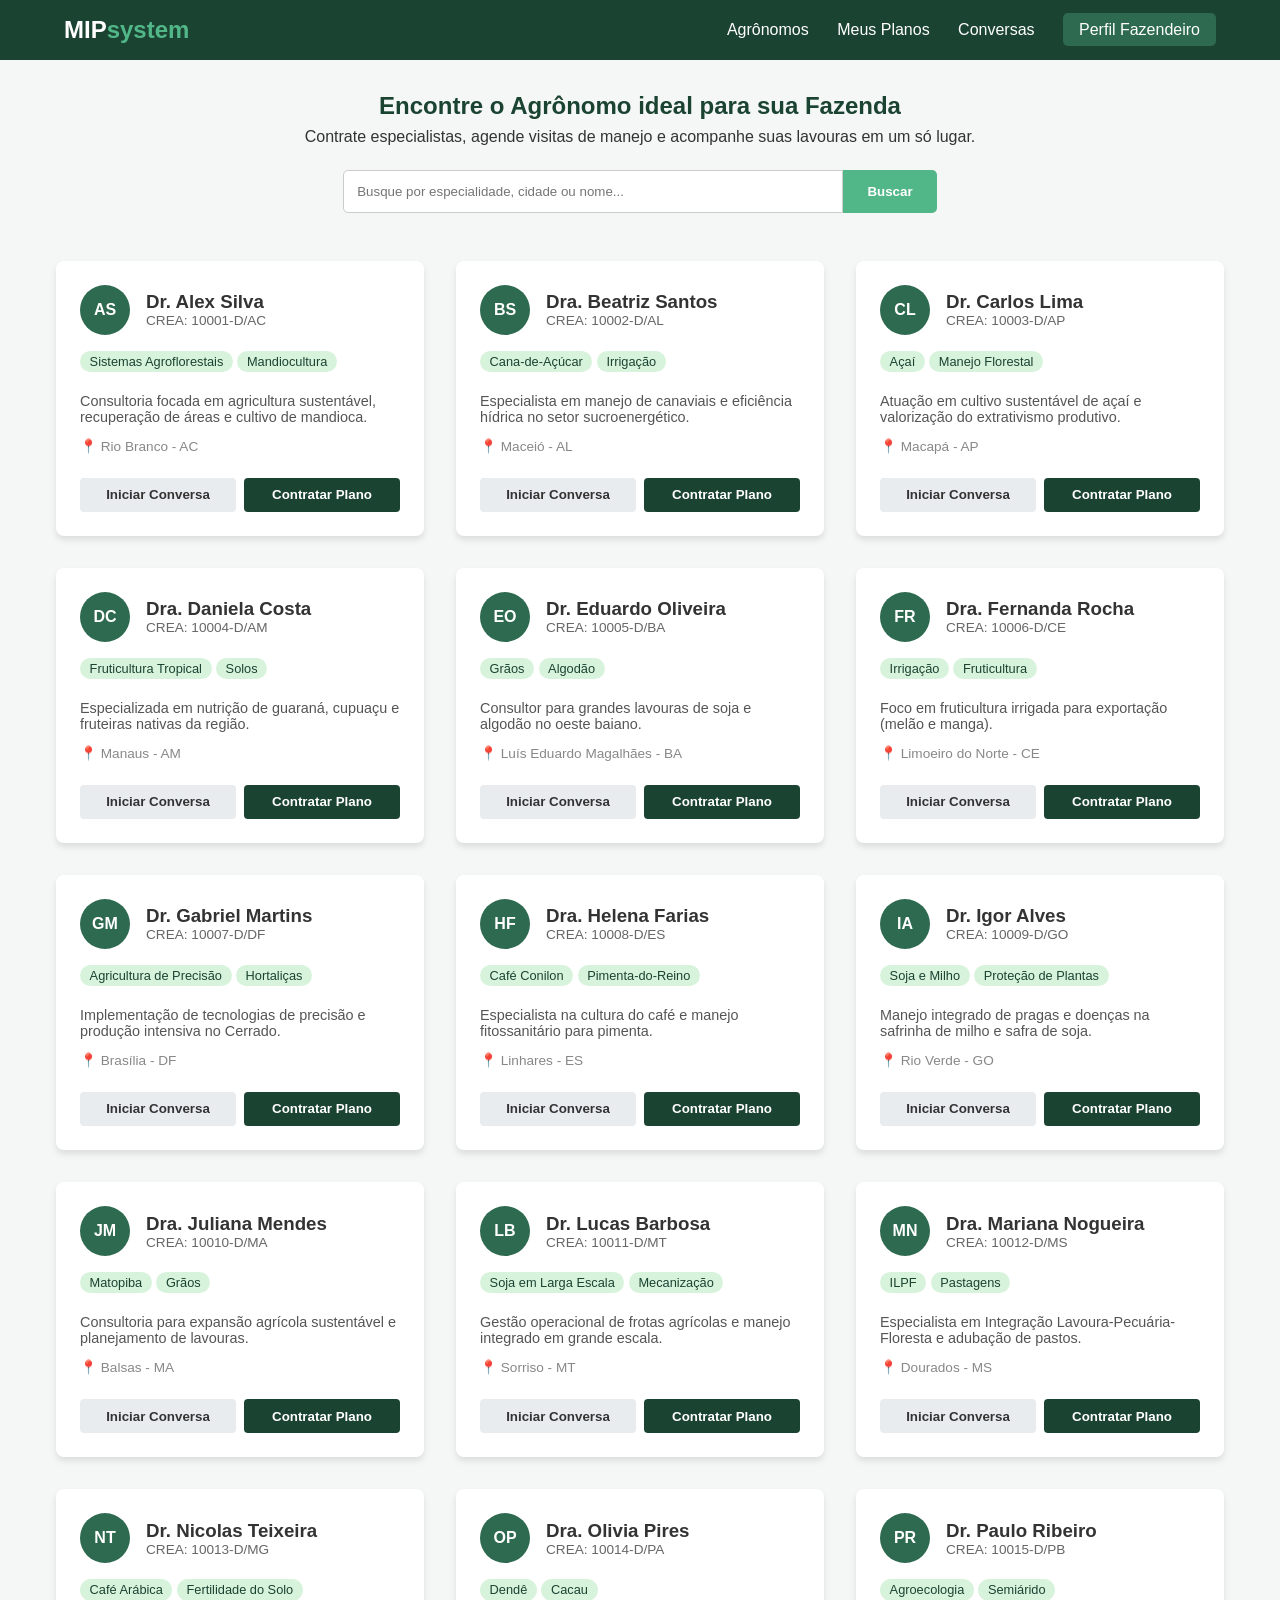
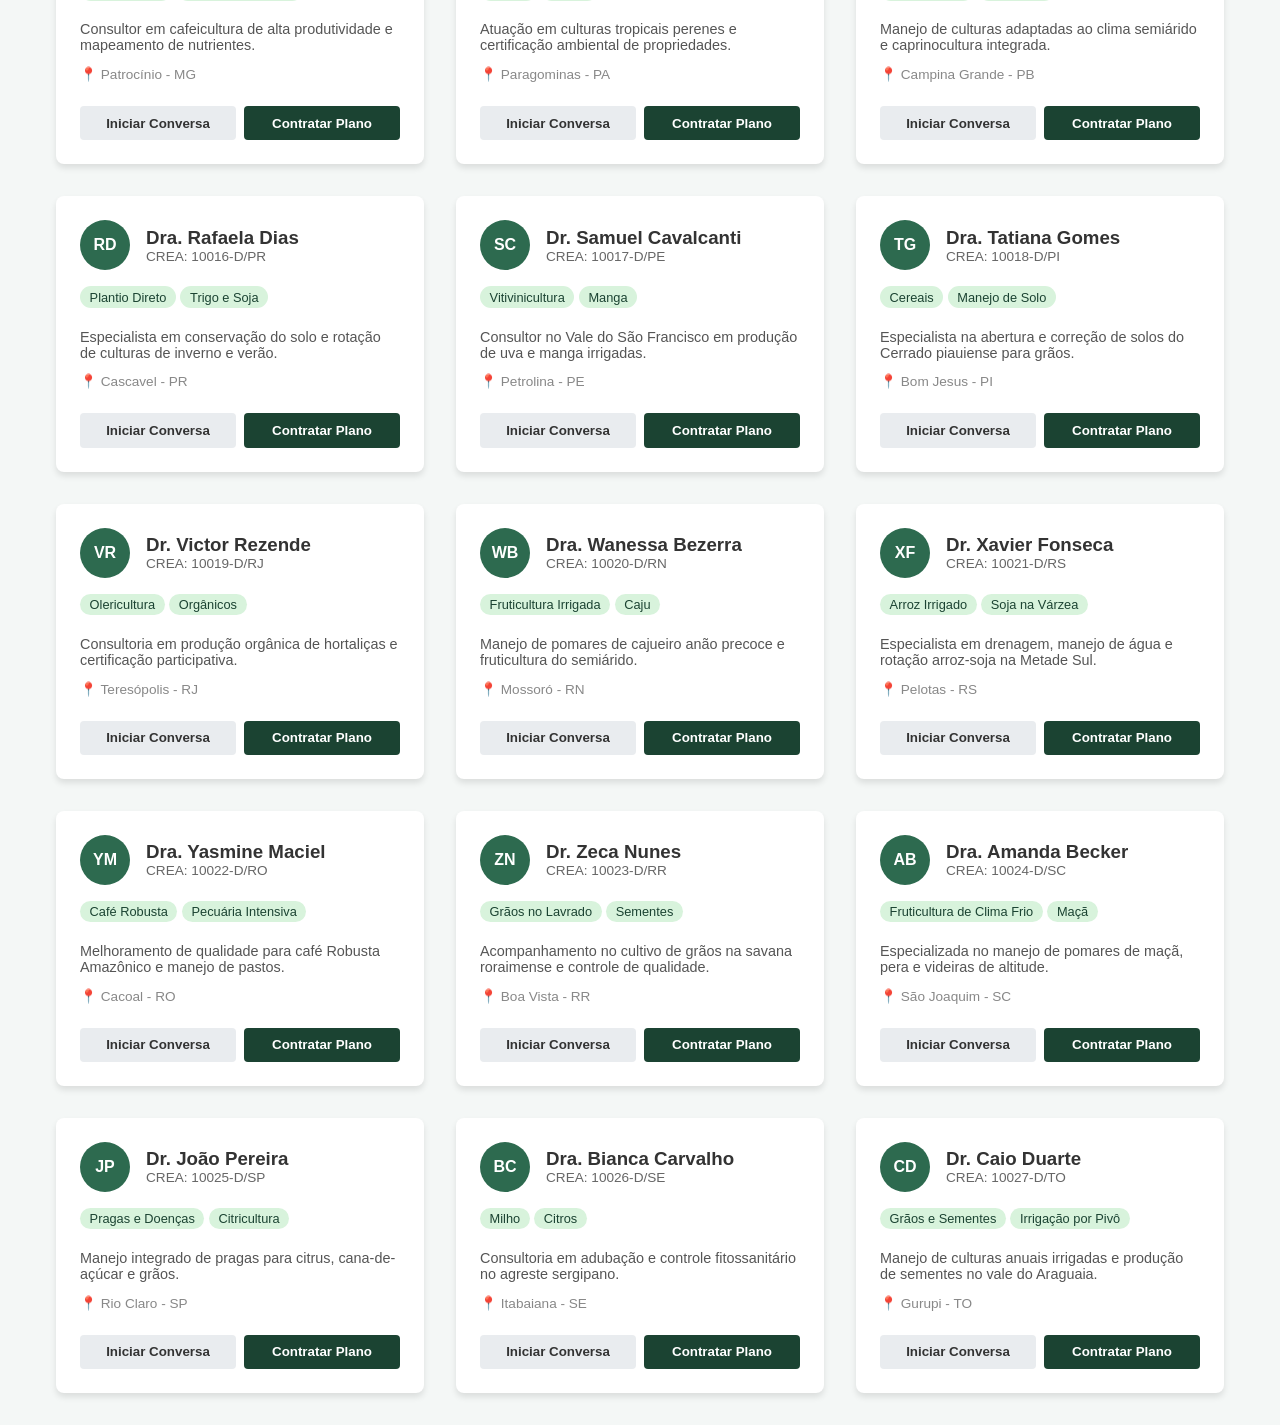
==== trabalho2.0.html @ 48b2f9e0 "Add site landing page prototype" ====
<!DOCTYPE html>
<html lang="pt-BR">
<head>
    <meta charset="UTF-8">
    <meta name="viewport" content="width=device-width, initial-scale=1.0">
    <title>MIPsystem - Encontre seu Engenheiro Agrônomo</title>
    <link rel="stylesheet" href="style.css">
</head>
<body>
    <header class="navbar">
        <div class="logo">MIP<span>system</span></div>
        <nav>
            <a href="#">Agrônomos</a>
            <a href="#">Meus Planos</a>
            <a href="#">Conversas</a>
            <a href="#" class="btn-profile">Perfil Fazendeiro</a>
        </nav>
    </header>

    <main class="container">
        <section class="search-section">
            <h1>Encontre o Agrônomo ideal para sua Fazenda</h1>
            <p>Contrate especialistas, agende visitas de manejo e acompanhe suas lavouras em um só lugar.</p>
            
            <div class="search-bar">
                <input type="text" placeholder="Busque por especialidade, cidade ou nome...">
                <button>Buscar</button>
            </div>
        </section>

        <section class="agronomos-grid">
            <div class="card-agronomo">
                <div class="card-header">
                    <div class="avatar">AS</div>
                    <div>
                        <h3>Dr. Alex Silva</h3>
                        <p class="crea">CREA: 10001-D/AC</p>
                    </div>
                </div>
                <div class="card-body">
                    <span class="badge">Sistemas Agroflorestais</span>
                    <span class="badge">Mandiocultura</span>
                    <p class="desc">Consultoria focada em agricultura sustentável, recuperação de áreas e cultivo de mandioca.</p>
                    <p class="location">📍 Rio Branco - AC</p>
                </div>
                <div class="card-footer">
                    <button class="btn-chat">Iniciar Conversa</button>
                    <button class="btn-plan">Contratar Plano</button>
                </div>
            </div>

            <div class="card-agronomo">
                <div class="card-header">
                    <div class="avatar">BS</div>
                    <div>
                        <h3>Dra. Beatriz Santos</h3>
                        <p class="crea">CREA: 10002-D/AL</p>
                    </div>
                </div>
                <div class="card-body">
                    <span class="badge">Cana-de-Açúcar</span>
                    <span class="badge">Irrigação</span>
                    <p class="desc">Especialista em manejo de canaviais e eficiência hídrica no setor sucroenergético.</p>
                    <p class="location">📍 Maceió - AL</p>
                </div>
                <div class="card-footer">
                    <button class="btn-chat">Iniciar Conversa</button>
                    <button class="btn-plan">Contratar Plano</button>
                </div>
            </div>

            <div class="card-agronomo">
                <div class="card-header">
                    <div class="avatar">CL</div>
                    <div>
                        <h3>Dr. Carlos Lima</h3>
                        <p class="crea">CREA: 10003-D/AP</p>
                    </div>
                </div>
                <div class="card-body">
                    <span class="badge">Açaí</span>
                    <span class="badge">Manejo Florestal</span>
                    <p class="desc">Atuação em cultivo sustentável de açaí e valorização do extrativismo produtivo.</p>
                    <p class="location">📍 Macapá - AP</p>
                </div>
                <div class="card-footer">
                    <button class="btn-chat">Iniciar Conversa</button>
                    <button class="btn-plan">Contratar Plano</button>
                </div>
            </div>

            <div class="card-agronomo">
                <div class="card-header">
                    <div class="avatar">DC</div>
                    <div>
                        <h3>Dra. Daniela Costa</h3>
                        <p class="crea">CREA: 10004-D/AM</p>
                    </div>
                </div>
                <div class="card-body">
                    <span class="badge">Fruticultura Tropical</span>
                    <span class="badge">Solos</span>
                    <p class="desc">Especializada em nutrição de guaraná, cupuaçu e fruteiras nativas da região.</p>
                    <p class="location">📍 Manaus - AM</p>
                </div>
                <div class="card-footer">
                    <button class="btn-chat">Iniciar Conversa</button>
                    <button class="btn-plan">Contratar Plano</button>
                </div>
            </div>

            <div class="card-agronomo">
                <div class="card-header">
                    <div class="avatar">EO</div>
                    <div>
                        <h3>Dr. Eduardo Oliveira</h3>
                        <p class="crea">CREA: 10005-D/BA</p>
                    </div>
                </div>
                <div class="card-body">
                    <span class="badge">Grãos</span>
                    <span class="badge">Algodão</span>
                    <p class="desc">Consultor para grandes lavouras de soja e algodão no oeste baiano.</p>
                    <p class="location">📍 Luís Eduardo Magalhães - BA</p>
                </div>
                <div class="card-footer">
                    <button class="btn-chat">Iniciar Conversa</button>
                    <button class="btn-plan">Contratar Plano</button>
                </div>
            </div>

            <div class="card-agronomo">
                <div class="card-header">
                    <div class="avatar">FR</div>
                    <div>
                        <h3>Dra. Fernanda Rocha</h3>
                        <p class="crea">CREA: 10006-D/CE</p>
                    </div>
                </div>
                <div class="card-body">
                    <span class="badge">Irrigação</span>
                    <span class="badge">Fruticultura</span>
                    <p class="desc">Foco em fruticultura irrigada para exportação (melão e manga).</p>
                    <p class="location">📍 Limoeiro do Norte - CE</p>
                </div>
                <div class="card-footer">
                    <button class="btn-chat">Iniciar Conversa</button>
                    <button class="btn-plan">Contratar Plano</button>
                </div>
            </div>

            <div class="card-agronomo">
                <div class="card-header">
                    <div class="avatar">GM</div>
                    <div>
                        <h3>Dr. Gabriel Martins</h3>
                        <p class="crea">CREA: 10007-D/DF</p>
                    </div>
                </div>
                <div class="card-body">
                    <span class="badge">Agricultura de Precisão</span>
                    <span class="badge">Hortaliças</span>
                    <p class="desc">Implementação de tecnologias de precisão e produção intensiva no Cerrado.</p>
                    <p class="location">📍 Brasília - DF</p>
                </div>
                <div class="card-footer">
                    <button class="btn-chat">Iniciar Conversa</button>
                    <button class="btn-plan">Contratar Plano</button>
                </div>
            </div>

            <div class="card-agronomo">
                <div class="card-header">
                    <div class="avatar">HF</div>
                    <div>
                        <h3>Dra. Helena Farias</h3>
                        <p class="crea">CREA: 10008-D/ES</p>
                    </div>
                </div>
                <div class="card-body">
                    <span class="badge">Café Conilon</span>
                    <span class="badge">Pimenta-do-Reino</span>
                    <p class="desc">Especialista na cultura do café e manejo fitossanitário para pimenta.</p>
                    <p class="location">📍 Linhares - ES</p>
                </div>
                <div class="card-footer">
                    <button class="btn-chat">Iniciar Conversa</button>
                    <button class="btn-plan">Contratar Plano</button>
                </div>
            </div>

            <div class="card-agronomo">
                <div class="card-header">
                    <div class="avatar">IA</div>
                    <div>
                        <h3>Dr. Igor Alves</h3>
                        <p class="crea">CREA: 10009-D/GO</p>
                    </div>
                </div>
                <div class="card-body">
                    <span class="badge">Soja e Milho</span>
                    <span class="badge">Proteção de Plantas</span>
                    <p class="desc">Manejo integrado de pragas e doenças na safrinha de milho e safra de soja.</p>
                    <p class="location">📍 Rio Verde - GO</p>
                </div>
                <div class="card-footer">
                    <button class="btn-chat">Iniciar Conversa</button>
                    <button class="btn-plan">Contratar Plano</button>
                </div>
            </div>

            <div class="card-agronomo">
                <div class="card-header">
                    <div class="avatar">JM</div>
                    <div>
                        <h3>Dra. Juliana Mendes</h3>
                        <p class="crea">CREA: 10010-D/MA</p>
                    </div>
                </div>
                <div class="card-body">
                    <span class="badge">Matopiba</span>
                    <span class="badge">Grãos</span>
                    <p class="desc">Consultoria para expansão agrícola sustentável e planejamento de lavouras.</p>
                    <p class="location">📍 Balsas - MA</p>
                </div>
                <div class="card-footer">
                    <button class="btn-chat">Iniciar Conversa</button>
                    <button class="btn-plan">Contratar Plano</button>
                </div>
            </div>

            <div class="card-agronomo">
                <div class="card-header">
                    <div class="avatar">LB</div>
                    <div>
                        <h3>Dr. Lucas Barbosa</h3>
                        <p class="crea">CREA: 10011-D/MT</p>
                    </div>
                </div>
                <div class="card-body">
                    <span class="badge">Soja em Larga Escala</span>
                    <span class="badge">Mecanização</span>
                    <p class="desc">Gestão operacional de frotas agrícolas e manejo integrado em grande escala.</p>
                    <p class="location">📍 Sorriso - MT</p>
                </div>
                <div class="card-footer">
                    <button class="btn-chat">Iniciar Conversa</button>
                    <button class="btn-plan">Contratar Plano</button>
                </div>
            </div>

            <div class="card-agronomo">
                <div class="card-header">
                    <div class="avatar">MN</div>
                    <div>
                        <h3>Dra. Mariana Nogueira</h3>
                        <p class="crea">CREA: 10012-D/MS</p>
                    </div>
                </div>
                <div class="card-body">
                    <span class="badge">ILPF</span>
                    <span class="badge">Pastagens</span>
                    <p class="desc">Especialista em Integração Lavoura-Pecuária-Floresta e adubação de pastos.</p>
                    <p class="location">📍 Dourados - MS</p>
                </div>
                <div class="card-footer">
                    <button class="btn-chat">Iniciar Conversa</button>
                    <button class="btn-plan">Contratar Plano</button>
                </div>
            </div>

            <div class="card-agronomo">
                <div class="card-header">
                    <div class="avatar">NT</div>
                    <div>
                        <h3>Dr. Nicolas Teixeira</h3>
                        <p class="crea">CREA: 10013-D/MG</p>
                    </div>
                </div>
                <div class="card-body">
                    <span class="badge">Café Arábica</span>
                    <span class="badge">Fertilidade do Solo</span>
                    <p class="desc">Consultor em cafeicultura de alta produtividade e mapeamento de nutrientes.</p>
                    <p class="location">📍 Patrocínio - MG</p>
                </div>
                <div class="card-footer">
                    <button class="btn-chat">Iniciar Conversa</button>
                    <button class="btn-plan">Contratar Plano</button>
                </div>
            </div>

            <div class="card-agronomo">
                <div class="card-header">
                    <div class="avatar">OP</div>
                    <div>
                        <h3>Dra. Olivia Pires</h3>
                        <p class="crea">CREA: 10014-D/PA</p>
                    </div>
                </div>
                <div class="card-body">
                    <span class="badge">Dendê</span>
                    <span class="badge">Cacau</span>
                    <p class="desc">Atuação em culturas tropicais perenes e certificação ambiental de propriedades.</p>
                    <p class="location">📍 Paragominas - PA</p>
                </div>
                <div class="card-footer">
                    <button class="btn-chat">Iniciar Conversa</button>
                    <button class="btn-plan">Contratar Plano</button>
                </div>
            </div>

            <div class="card-agronomo">
                <div class="card-header">
                    <div class="avatar">PR</div>
                    <div>
                        <h3>Dr. Paulo Ribeiro</h3>
                        <p class="crea">CREA: 10015-D/PB</p>
                    </div>
                </div>
                <div class="card-body">
                    <span class="badge">Agroecologia</span>
                    <span class="badge">Semiárido</span>
                    <p class="desc">Manejo de culturas adaptadas ao clima semiárido e caprinocultura integrada.</p>
                    <p class="location">📍 Campina Grande - PB</p>
                </div>
                <div class="card-footer">
                    <button class="btn-chat">Iniciar Conversa</button>
                    <button class="btn-plan">Contratar Plano</button>
                </div>
            </div>

            <div class="card-agronomo">
                <div class="card-header">
                    <div class="avatar">RD</div>
                    <div>
                        <h3>Dra. Rafaela Dias</h3>
                        <p class="crea">CREA: 10016-D/PR</p>
                    </div>
                </div>
                <div class="card-body">
                    <span class="badge">Plantio Direto</span>
                    <span class="badge">Trigo e Soja</span>
                    <p class="desc">Especialista em conservação do solo e rotação de culturas de inverno e verão.</p>
                    <p class="location">📍 Cascavel - PR</p>
                </div>
                <div class="card-footer">
                    <button class="btn-chat">Iniciar Conversa</button>
                    <button class="btn-plan">Contratar Plano</button>
                </div>
            </div>

            <div class="card-agronomo">
                <div class="card-header">
                    <div class="avatar">SC</div>
                    <div>
                        <h3>Dr. Samuel Cavalcanti</h3>
                        <p class="crea">CREA: 10017-D/PE</p>
                    </div>
                </div>
                <div class="card-body">
                    <span class="badge">Vitivinicultura</span>
                    <span class="badge">Manga</span>
                    <p class="desc">Consultor no Vale do São Francisco em produção de uva e manga irrigadas.</p>
                    <p class="location">📍 Petrolina - PE</p>
                </div>
                <div class="card-footer">
                    <button class="btn-chat">Iniciar Conversa</button>
                    <button class="btn-plan">Contratar Plano</button>
                </div>
            </div>

            <div class="card-agronomo">
                <div class="card-header">
                    <div class="avatar">TG</div>
                    <div>
                        <h3>Dra. Tatiana Gomes</h3>
                        <p class="crea">CREA: 10018-D/PI</p>
                    </div>
                </div>
                <div class="card-body">
                    <span class="badge">Cereais</span>
                    <span class="badge">Manejo de Solo</span>
                    <p class="desc">Especialista na abertura e correção de solos do Cerrado piauiense para grãos.</p>
                    <p class="location">📍 Bom Jesus - PI</p>
                </div>
                <div class="card-footer">
                    <button class="btn-chat">Iniciar Conversa</button>
                    <button class="btn-plan">Contratar Plano</button>
                </div>
            </div>

            <div class="card-agronomo">
                <div class="card-header">
                    <div class="avatar">VR</div>
                    <div>
                        <h3>Dr. Victor Rezende</h3>
                        <p class="crea">CREA: 10019-D/RJ</p>
                    </div>
                </div>
                <div class="card-body">
                    <span class="badge">Olericultura</span>
                    <span class="badge">Orgânicos</span>
                    <p class="desc">Consultoria em produção orgânica de hortaliças e certificação participativa.</p>
                    <p class="location">📍 Teresópolis - RJ</p>
                </div>
                <div class="card-footer">
                    <button class="btn-chat">Iniciar Conversa</button>
                    <button class="btn-plan">Contratar Plano</button>
                </div>
            </div>

            <div class="card-agronomo">
                <div class="card-header">
                    <div class="avatar">WB</div>
                    <div>
                        <h3>Dra. Wanessa Bezerra</h3>
                        <p class="crea">CREA: 10020-D/RN</p>
                    </div>
                </div>
                <div class="card-body">
                    <span class="badge">Fruticultura Irrigada</span>
                    <span class="badge">Caju</span>
                    <p class="desc">Manejo de pomares de cajueiro anão precoce e fruticultura do semiárido.</p>
                    <p class="location">📍 Mossoró - RN</p>
                </div>
                <div class="card-footer">
                    <button class="btn-chat">Iniciar Conversa</button>
                    <button class="btn-plan">Contratar Plano</button>
                </div>
            </div>

            <div class="card-agronomo">
                <div class="card-header">
                    <div class="avatar">XF</div>
                    <div>
                        <h3>Dr. Xavier Fonseca</h3>
                        <p class="crea">CREA: 10021-D/RS</p>
                    </div>
                </div>
                <div class="card-body">
                    <span class="badge">Arroz Irrigado</span>
                    <span class="badge">Soja na Várzea</span>
                    <p class="desc">Especialista em drenagem, manejo de água e rotação arroz-soja na Metade Sul.</p>
                    <p class="location">📍 Pelotas - RS</p>
                </div>
                <div class="card-footer">
                    <button class="btn-chat">Iniciar Conversa</button>
                    <button class="btn-plan">Contratar Plano</button>
                </div>
            </div>

            <div class="card-agronomo">
                <div class="card-header">
                    <div class="avatar">YM</div>
                    <div>
                        <h3>Dra. Yasmine Maciel</h3>
                        <p class="crea">CREA: 10022-D/RO</p>
                    </div>
                </div>
                <div class="card-body">
                    <span class="badge">Café Robusta</span>
                    <span class="badge">Pecuária Intensiva</span>
                    <p class="desc">Melhoramento de qualidade para café Robusta Amazônico e manejo de pastos.</p>
                    <p class="location">📍 Cacoal - RO</p>
                </div>
                <div class="card-footer">
                    <button class="btn-chat">Iniciar Conversa</button>
                    <button class="btn-plan">Contratar Plano</button>
                </div>
            </div>

            <div class="card-agronomo">
                <div class="card-header">
                    <div class="avatar">ZN</div>
                    <div>
                        <h3>Dr. Zeca Nunes</h3>
                        <p class="crea">CREA: 10023-D/RR</p>
                    </div>
                </div>
                <div class="card-body">
                    <span class="badge">Grãos no Lavrado</span>
                    <span class="badge">Sementes</span>
                    <p class="desc">Acompanhamento no cultivo de grãos na savana roraimense e controle de qualidade.</p>
                    <p class="location">📍 Boa Vista - RR</p>
                </div>
                <div class="card-footer">
                    <button class="btn-chat">Iniciar Conversa</button>
                    <button class="btn-plan">Contratar Plano</button>
                </div>
            </div>

            <div class="card-agronomo">
                <div class="card-header">
                    <div class="avatar">AB</div>
                    <div>
                        <h3>Dra. Amanda Becker</h3>
                        <p class="crea">CREA: 10024-D/SC</p>
                    </div>
                </div>
                <div class="card-body">
                    <span class="badge">Fruticultura de Clima Frio</span>
                    <span class="badge">Maçã</span>
                    <p class="desc">Especializada no manejo de pomares de maçã, pera e videiras de altitude.</p>
                    <p class="location">📍 São Joaquim - SC</p>
                </div>
                <div class="card-footer">
                    <button class="btn-chat">Iniciar Conversa</button>
                    <button class="btn-plan">Contratar Plano</button>
                </div>
            </div>

            <div class="card-agronomo">
                <div class="card-header">
                    <div class="avatar">JP</div>
                    <div>
                        <h3>Dr. João Pereira</h3>
                        <p class="crea">CREA: 10025-D/SP</p>
                    </div>
                </div>
                <div class="card-body">
                    <span class="badge">Pragas e Doenças</span>
                    <span class="badge">Citricultura</span>
                    <p class="desc">Manejo integrado de pragas para citrus, cana-de-açúcar e grãos.</p>
                    <p class="location">📍 Rio Claro - SP</p>
                </div>
                <div class="card-footer">
                    <button class="btn-chat">Iniciar Conversa</button>
                    <button class="btn-plan">Contratar Plano</button>
                </div>
            </div>

            <div class="card-agronomo">
                <div class="card-header">
                    <div class="avatar">BC</div>
                    <div>
                        <h3>Dra. Bianca Carvalho</h3>
                        <p class="crea">CREA: 10026-D/SE</p>
                    </div>
                </div>
                <div class="card-body">
                    <span class="badge">Milho</span>
                    <span class="badge">Citros</span>
                    <p class="desc">Consultoria em adubação e controle fitossanitário no agreste sergipano.</p>
                    <p class="location">📍 Itabaiana - SE</p>
                </div>
                <div class="card-footer">
                    <button class="btn-chat">Iniciar Conversa</button>
                    <button class="btn-plan">Contratar Plano</button>
                </div>
            </div>

            <div class="card-agronomo">
                <div class="card-header">
                    <div class="avatar">CD</div>
                    <div>
                        <h3>Dr. Caio Duarte</h3>
                        <p class="crea">CREA: 10027-D/TO</p>
                    </div>
                </div>
                <div class="card-body">
                    <span class="badge">Grãos e Sementes</span>
                    <span class="badge">Irrigação por Pivô</span>
                    <p class="desc">Manejo de culturas anuais irrigadas e produção de sementes no vale do Araguaia.</p>
                    <p class="location">📍 Gurupi - TO</p>
                </div>
                <div class="card-footer">
                    <button class="btn-chat">Iniciar Conversa</button>
                    <button class="btn-plan">Contratar Plano</button>
                </div>
            </div>
        </section>
    </main>

    <script src="script.js"></script>
</body>
</html>
---- style.css ----
* {
    margin: 0;
    padding: 0;
    box-sizing: border-box;
    font-family: 'Segoe UI', Tahoma, Geneva, Verdana, sans-serif;
}

body {
    background-color: #f4f7f6;
    color: #333;
}

.navbar {
    display: flex;
    justify-content: space-between;
    align-items: center;
    padding: 1rem 5%;
    background-color: #1b4332;
    color: white;
}

.logo {
    font-size: 1.5rem;
    font-weight: bold;
}

.logo span {
    color: #52b788;
}

.navbar nav a {
    color: white;
    text-decoration: none;
    margin-left: 1.5rem;
    font-weight: 500;
}

.btn-profile {
    background-color: #2d6a4f;
    padding: 0.5rem 1rem;
    border-radius: 5px;
}

.container {
    max-width: 1200px;
    margin: 2rem auto;
    padding: 0 1rem;
}

.search-section {
    text-align: center;
    margin-bottom: 3rem;
}

.search-section h1 {
    color: #1b4332;
    margin-bottom: 0.5rem;
}

.search-bar {
    display: flex;
    justify-content: center;
    margin-top: 1.5rem;
}

.search-bar input {
    width: 60%;
    max-width: 500px;
    padding: 0.8rem;
    border: 1px solid #ccc;
    border-radius: 5px 0 0 5px;
    outline: none;
}

.search-bar button {
    padding: 0.8rem 1.5rem;
    border: none;
    background-color: #52b788;
    color: white;
    font-weight: bold;
    border-radius: 0 5px 5px 0;
    cursor: pointer;
}

.agronomos-grid {
    display: grid;
    grid-template-columns: repeat(auto-fit, minmax(300px, 1fr));
    gap: 2rem;
}

.card-agronomo {
    background: white;
    border-radius: 8px;
    padding: 1.5rem;
    box-shadow: 0 4px 6px rgba(0,0,0,0.1);
    display: flex;
    flex-direction: column;
    justify-content: space-between;
}

.card-header {
    display: flex;
    align-items: center;
    gap: 1rem;
    margin-bottom: 1rem;
}

.avatar {
    width: 50px;
    height: 50px;
    border-radius: 50%;
    background-color: #2d6a4f;
    color: white;
    display: flex;
    align-items: center;
    justify-content: center;
    font-weight: bold;
}

.crea {
    font-size: 0.85rem;
    color: #666;
}

.badge {
    display: inline-block;
    background-color: #d8f3dc;
    color: #1b4332;
    padding: 0.2rem 0.6rem;
    border-radius: 12px;
    font-size: 0.8rem;
    margin-bottom: 0.5rem;
}

.desc {
    font-size: 0.9rem;
    color: #555;
    margin: 0.8rem 0;
}

.location {
    font-size: 0.85rem;
    color: #888;
}

.card-footer {
    margin-top: 1.5rem;
    display: flex;
    gap: 0.5rem;
}

.card-footer button {
    flex: 1;
    padding: 0.6rem;
    border: none;
    border-radius: 4px;
    cursor: pointer;
    font-weight: bold;
}

.btn-chat {
    background-color: #e9ecef;
    color: #333;
}

.btn-plan {
    background-color: #1b4332;
    color: white;
}
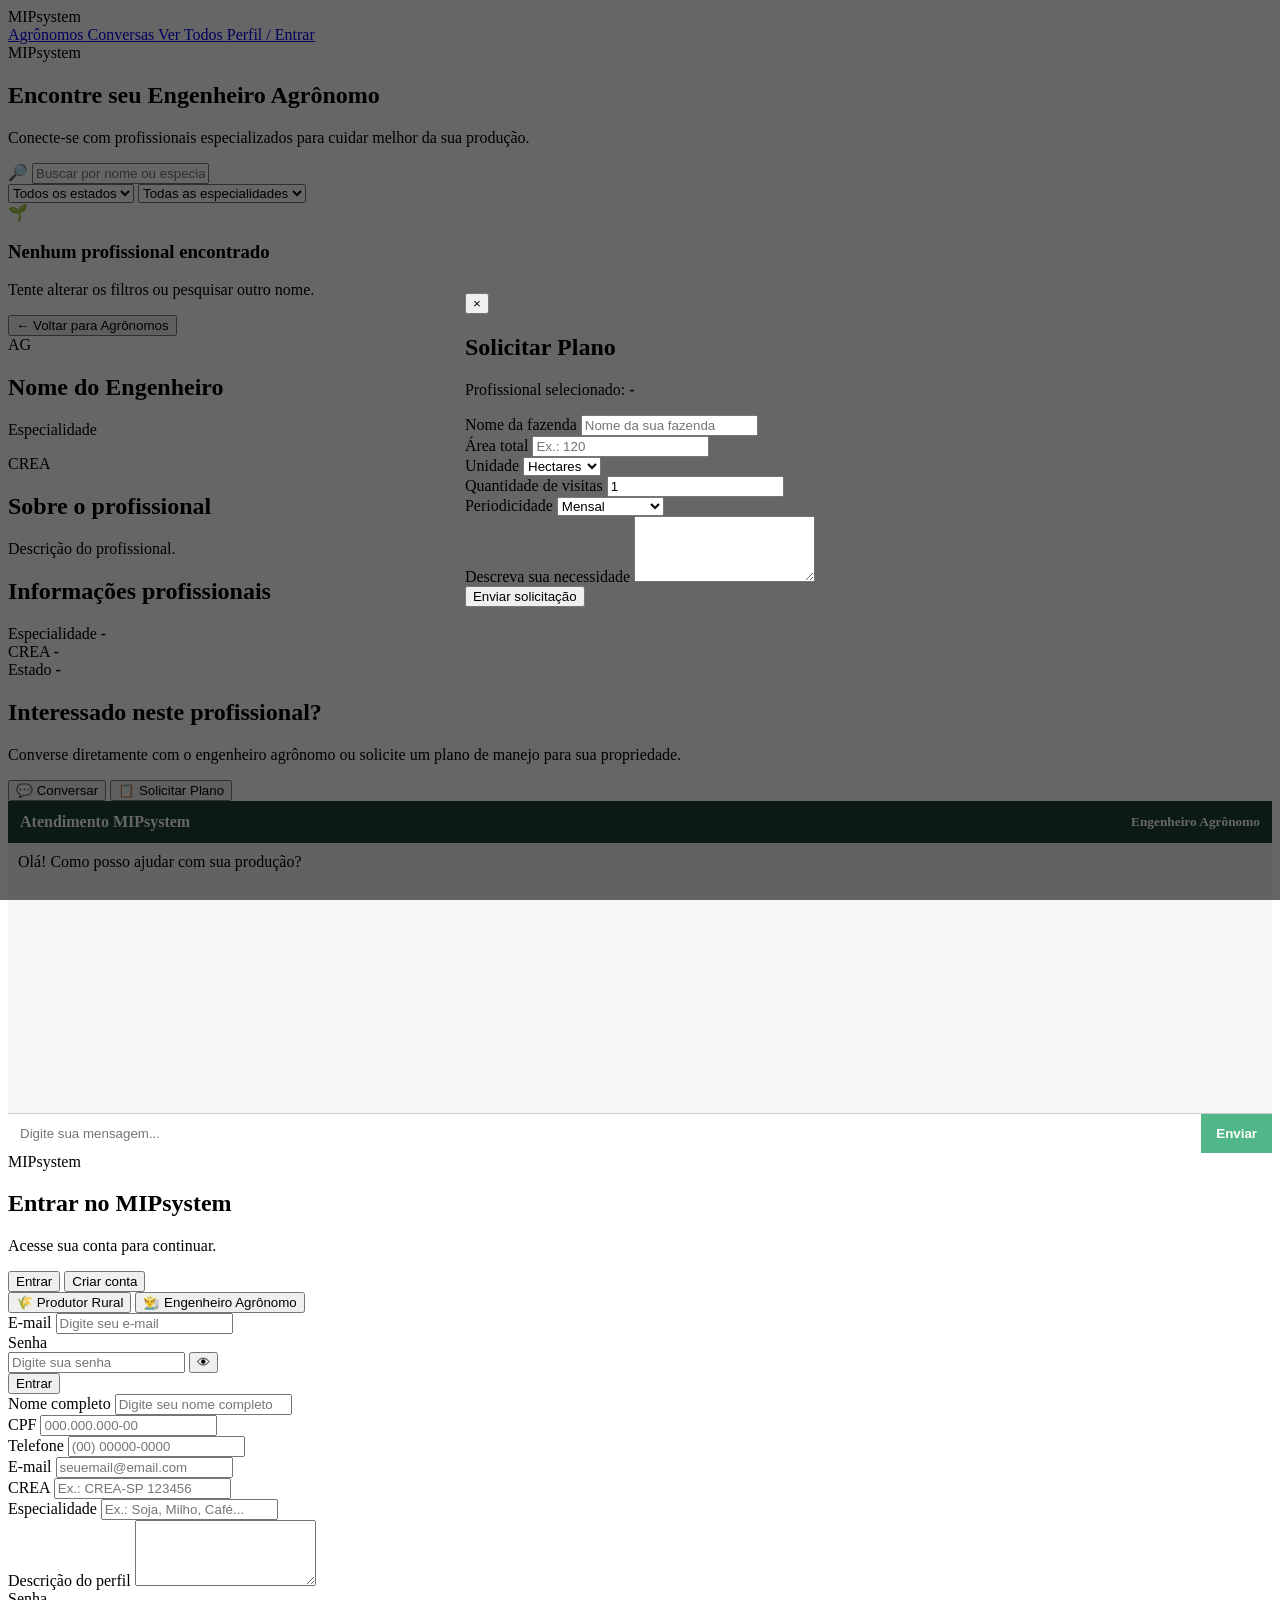
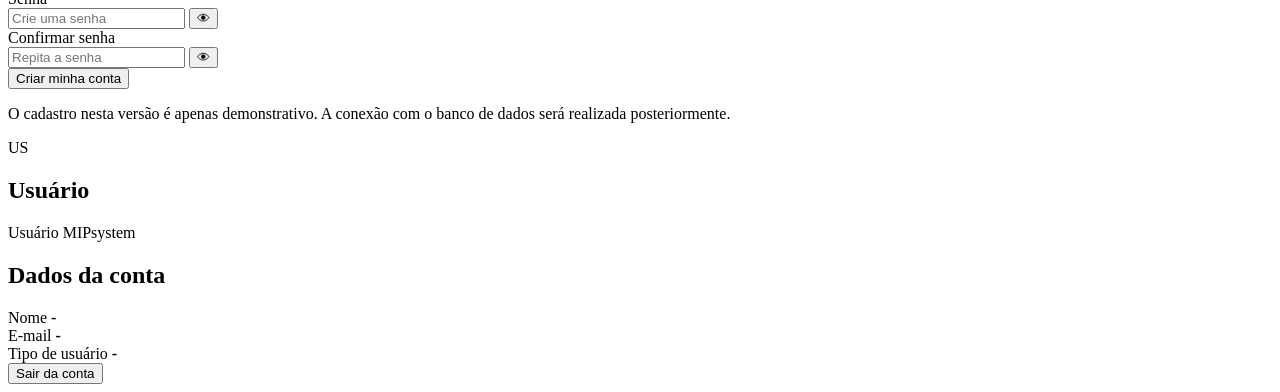
==== commit 6f74b363: "updated HTML" ====
--- a/trabalho2.0.html
+++ b/trabalho2.0.html
@@ -1,576 +1,1089 @@
 <!DOCTYPE html>
 <html lang="pt-BR">
+
 <head>
     <meta charset="UTF-8">
     <meta name="viewport" content="width=device-width, initial-scale=1.0">
-    <title>MIPsystem - Encontre seu Engenheiro Agrônomo</title>
-    <link rel="stylesheet" href="style.css">
+
+    <meta name="description"
+        content="MIPsystem - Plataforma para conectar produtores rurais e engenheiros agrônomos.">
+
+    <title>MIPsystem - Conectando o campo ao conhecimento</title>
+
+    <link rel="stylesheet" href="styles.css">
 </head>
+
 <body>
+
+    <!-- =========================
+         NAVBAR
+    ========================== -->
+
     <header class="navbar">
-        <div class="logo">MIP<span>system</span></div>
+
+        <div class="logo">
+            MIP<span>system</span>
+        </div>
+
         <nav>
-            <a href="#">Agrônomos</a>
-            <a href="#">Meus Planos</a>
-            <a href="#">Conversas</a>
-            <a href="#" class="btn-profile">Perfil Fazendeiro</a>
+
+            <a href="#"
+                onclick="showSection('view-agronomos'); return false;">
+                Agrônomos
+            </a>
+
+            <a href="#"
+                onclick="showSection('view-chat'); return false;">
+                Conversas
+            </a>
+
+            <a href="#"
+                onclick="showAllSections(); return false;">
+                Ver Todos
+            </a>
+
+            <a href="#"
+                onclick="showSection('view-auth'); return false;"
+                class="btn-profile">
+                Perfil / Entrar
+            </a>
+
         </nav>
+
     </header>
 
+
     <main class="container">
-        <section class="search-section">
-            <h1>Encontre o Agrônomo ideal para sua Fazenda</h1>
-            <p>Contrate especialistas, agende visitas de manejo e acompanhe suas lavouras em um só lugar.</p>
-            
-            <div class="search-bar">
-                <input type="text" placeholder="Busque por especialidade, cidade ou nome...">
-                <button>Buscar</button>
+
+
+        <!-- =========================
+             AGRÔNOMOS
+        ========================== -->
+
+        <section id="view-agronomos"
+            class="view-section active">
+
+            <div class="page-header">
+
+                <span class="section-label">
+                    MIPsystem
+                </span>
+
+                <h1>
+                    Encontre seu Engenheiro Agrônomo
+                </h1>
+
+                <p>
+                    Conecte-se com profissionais especializados
+                    para cuidar melhor da sua produção.
+                </p>
+
             </div>
+
+
+            <!-- BUSCA -->
+
+            <div class="search-panel">
+
+                <div class="search-bar">
+
+                    <span>🔎</span>
+
+                    <input
+                        type="text"
+                        id="searchInput"
+                        placeholder="Buscar por nome ou especialidade..."
+                        oninput="filtrarAgronomos()">
+
+                </div>
+
+
+                <div class="filters">
+
+                    <select
+                        id="stateFilter"
+                        onchange="filtrarAgronomos()">
+
+                        <option value="">
+                            Todos os estados
+                        </option>
+
+                        <option value="SP">
+                            São Paulo
+                        </option>
+
+                        <option value="MG">
+                            Minas Gerais
+                        </option>
+
+                        <option value="PR">
+                            Paraná
+                        </option>
+
+                        <option value="MT">
+                            Mato Grosso
+                        </option>
+
+                        <option value="GO">
+                            Goiás
+                        </option>
+
+                        <option value="BA">
+                            Bahia
+                        </option>
+
+                    </select>
+
+
+                    <select
+                        id="specialtyFilter"
+                        onchange="filtrarAgronomos()">
+
+                        <option value="">
+                            Todas as especialidades
+                        </option>
+
+                        <option value="Soja e Milho">
+                            Soja e Milho
+                        </option>
+
+                        <option value="Café">
+                            Café
+                        </option>
+
+                        <option value="Soja e Trigo">
+                            Soja e Trigo
+                        </option>
+
+                        <option value="Algodão">
+                            Algodão
+                        </option>
+
+                        <option value="Milho">
+                            Milho
+                        </option>
+
+                        <option value="Fruticultura">
+                            Fruticultura
+                        </option>
+
+                    </select>
+
+                </div>
+
+            </div>
+
+
+            <!-- CARDS -->
+
+            <div id="agronomosGrid"
+                class="agronomos-grid">
+            </div>
+
+
+            <div id="noResults"
+                class="no-results hidden">
+
+                <div>🌱</div>
+
+                <h3>
+                    Nenhum profissional encontrado
+                </h3>
+
+                <p>
+                    Tente alterar os filtros ou pesquisar outro nome.
+                </p>
+
+            </div>
+
         </section>
 
-        <section class="agronomos-grid">
-            <div class="card-agronomo">
-                <div class="card-header">
-                    <div class="avatar">AS</div>
+
+
+        <!-- =========================
+             PERFIL DO AGRÔNOMO
+        ========================== -->
+
+        <section id="view-profile"
+            class="view-section">
+
+            <div class="profile-page">
+
+                <button
+                    class="btn-back"
+                    onclick="showSection('view-agronomos')">
+
+                    ← Voltar para Agrônomos
+
+                </button>
+
+
+                <!-- CABEÇALHO -->
+
+                <div class="profile-header">
+
+                    <div
+                        class="profile-avatar"
+                        id="profileAvatar">
+
+                        AG
+
+                    </div>
+
+
+                    <div class="profile-header-info">
+
+                        <h1 id="profileName">
+                            Nome do Engenheiro
+                        </h1>
+
+                        <p id="profileSpecialty">
+                            Especialidade
+                        </p>
+
+                        <span
+                            class="profile-crea"
+                            id="profileCrea">
+
+                            CREA
+
+                        </span>
+
+                    </div>
+
+                </div>
+
+
+                <div class="profile-content">
+
+
+                    <!-- SOBRE -->
+
+                    <div class="profile-card">
+
+                        <h2>
+                            Sobre o profissional
+                        </h2>
+
+                        <p id="profileDescription">
+                            Descrição do profissional.
+                        </p>
+
+                    </div>
+
+
+                    <!-- INFORMAÇÕES -->
+
+                    <div class="profile-card">
+
+                        <h2>
+                            Informações profissionais
+                        </h2>
+
+
+                        <div class="profile-info-grid">
+
+
+                            <div class="profile-info-item">
+
+                                <span>
+                                    Especialidade
+                                </span>
+
+                                <strong
+                                    id="profileSpecialtyDetail">
+                                    -
+                                </strong>
+
+                            </div>
+
+
+                            <div class="profile-info-item">
+
+                                <span>
+                                    CREA
+                                </span>
+
+                                <strong
+                                    id="profileCreaDetail">
+                                    -
+                                </strong>
+
+                            </div>
+
+
+                            <div class="profile-info-item">
+
+                                <span>
+                                    Estado
+                                </span>
+
+                                <strong
+                                    id="profileState">
+                                    -
+                                </strong>
+
+                            </div>
+
+                        </div>
+
+                    </div>
+
+
+                    <!-- CONTATO -->
+
+                    <div
+                        class="profile-card profile-contact">
+
+                        <h2>
+                            Interessado neste profissional?
+                        </h2>
+
+                        <p>
+                            Converse diretamente com o engenheiro
+                            agrônomo ou solicite um plano de manejo
+                            para sua propriedade.
+                        </p>
+
+
+                        <div class="profile-actions">
+
+                            <button
+                                class="btn-secondary"
+                                onclick="abrirChatDoAgronomo()">
+
+                                💬 Conversar
+
+                            </button>
+
+
+                            <button
+                                class="btn-primary"
+                                onclick="abrirPlanoDoAgronomo()">
+
+                                📋 Solicitar Plano
+
+                            </button>
+
+                        </div>
+
+                    </div>
+
+                </div>
+
+            </div>
+
+        </section>
+
+
+
+        <!-- =========================
+             CHAT
+        ========================== -->
+
+        <section id="view-chat"
+            class="view-section">
+
+            <div class="chat-container">
+
+                <div class="chat-header">
+
                     <div>
-                        <h3>Dr. Alex Silva</h3>
-                        <p class="crea">CREA: 10001-D/AC</p>
-                    </div>
-                </div>
-                <div class="card-body">
-                    <span class="badge">Sistemas Agroflorestais</span>
-                    <span class="badge">Mandiocultura</span>
-                    <p class="desc">Consultoria focada em agricultura sustentável, recuperação de áreas e cultivo de mandioca.</p>
-                    <p class="location">📍 Rio Branco - AC</p>
-                </div>
-                <div class="card-footer">
-                    <button class="btn-chat">Iniciar Conversa</button>
-                    <button class="btn-plan">Contratar Plano</button>
-                </div>
+
+                        <span class="online-dot"></span>
+
+                        <strong id="chatAgronomoNome">
+                            Atendimento MIPsystem
+                        </strong>
+
+                    </div>
+
+                    <small>
+                        Engenheiro Agrônomo
+                    </small>
+
+                </div>
+
+
+                <div
+                    id="chatMessages"
+                    class="chat-messages">
+
+                    <div class="message received">
+
+                        Olá! Como posso ajudar
+                        com sua produção?
+
+                    </div>
+
+                </div>
+
+
+                <div class="chat-input">
+
+                    <input
+                        type="text"
+                        id="chatInput"
+                        placeholder="Digite sua mensagem..."
+                        onkeydown="if(event.key === 'Enter') enviarMensagem()">
+
+                    <button onclick="enviarMensagem()">
+                        Enviar
+                    </button>
+
+                </div>
+
             </div>
 
-            <div class="card-agronomo">
-                <div class="card-header">
-                    <div class="avatar">BS</div>
+        </section>
+
+
+
+        <!-- =========================
+             LOGIN / CADASTRO
+        ========================== -->
+
+        <section id="view-auth"
+            class="view-section">
+
+            <div class="auth-container">
+
+                <div class="auth-box">
+
+
+                    <div class="auth-logo">
+                        MIP<span>system</span>
+                    </div>
+
+
+                    <h2 id="authTitle">
+                        Entrar no MIPsystem
+                    </h2>
+
+
+                    <p class="auth-subtitle"
+                        id="authSubtitle">
+
+                        Acesse sua conta para continuar.
+
+                    </p>
+
+
+                    <!-- LOGIN / CADASTRO -->
+
+                    <div class="auth-mode">
+
+                        <button
+                            id="btnLoginMode"
+                            class="auth-mode-btn active"
+                            onclick="mudarModoAuth('login')">
+
+                            Entrar
+
+                        </button>
+
+
+                        <button
+                            id="btnCadastroMode"
+                            class="auth-mode-btn"
+                            onclick="mudarModoAuth('cadastro')">
+
+                            Criar conta
+
+                        </button>
+
+                    </div>
+
+
+                    <!-- TIPO DE USUÁRIO -->
+
+                    <div class="user-type-selector">
+
+                        <button
+                            type="button"
+                            class="btn-type active"
+                            data-type="produtor"
+                            onclick="selecionarTipo('produtor')">
+
+                            🌾 Produtor Rural
+
+                        </button>
+
+
+                        <button
+                            type="button"
+                            class="btn-type"
+                            data-type="agronomo"
+                            onclick="selecionarTipo('agronomo')">
+
+                            👨‍🌾 Engenheiro Agrônomo
+
+                        </button>
+
+                    </div>
+
+
+                    <!-- =====================
+                         LOGIN
+                    ====================== -->
+
+                    <form
+                        id="loginForm"
+                        onsubmit="realizarLogin(event)">
+
+                        <div class="form-group">
+
+                            <label>
+                                E-mail
+                            </label>
+
+                            <input
+                                type="email"
+                                id="loginEmail"
+                                placeholder="Digite seu e-mail"
+                                required>
+
+                        </div>
+
+
+                        <div class="form-group">
+
+                            <label>
+                                Senha
+                            </label>
+
+                            <div class="password-field">
+
+                                <input
+                                    type="password"
+                                    id="loginPassword"
+                                    placeholder="Digite sua senha"
+                                    required>
+
+                                <button
+                                    type="button"
+                                    onclick="togglePassword('loginPassword', this)">
+
+                                    👁
+
+                                </button>
+
+                            </div>
+
+                        </div>
+
+
+                        <button
+                            type="submit"
+                            class="auth-submit">
+
+                            Entrar
+
+                        </button>
+
+                    </form>
+
+
+
+                    <!-- =====================
+                         CADASTRO
+                    ====================== -->
+
+                    <form
+                        id="cadastroForm"
+                        class="hidden"
+                        onsubmit="realizarCadastro(event)">
+
+
+                        <!-- DADOS COMUNS -->
+
+                        <div class="form-group">
+
+                            <label>
+                                Nome completo
+                            </label>
+
+                            <input
+                                type="text"
+                                id="cadNome"
+                                placeholder="Digite seu nome completo"
+                                required>
+
+                        </div>
+
+
+                        <div class="form-row">
+
+                            <div class="form-group">
+
+                                <label>
+                                    CPF
+                                </label>
+
+                                <input
+                                    type="text"
+                                    id="cadCpf"
+                                    placeholder="000.000.000-00"
+                                    maxlength="14"
+                                    oninput="mascaraCPF(this)"
+                                    required>
+
+                            </div>
+
+
+                            <div class="form-group">
+
+                                <label>
+                                    Telefone
+                                </label>
+
+                                <input
+                                    type="text"
+                                    id="cadTelefone"
+                                    placeholder="(00) 00000-0000"
+                                    maxlength="15"
+                                    oninput="mascaraTelefone(this)">
+
+                            </div>
+
+                        </div>
+
+
+                        <div class="form-group">
+
+                            <label>
+                                E-mail
+                            </label>
+
+                            <input
+                                type="email"
+                                id="cadEmail"
+                                placeholder="seuemail@email.com"
+                                required>
+
+                        </div>
+
+
+                        <!-- CAMPOS DO AGRÔNOMO -->
+
+                        <div
+                            id="agronomoFields"
+                            class="hidden">
+
+
+                            <div class="form-group">
+
+                                <label>
+                                    CREA
+                                </label>
+
+                                <input
+                                    type="text"
+                                    id="cadCrea"
+                                    placeholder="Ex.: CREA-SP 123456">
+
+                            </div>
+
+
+                            <div class="form-group">
+
+                                <label>
+                                    Especialidade
+                                </label>
+
+                                <input
+                                    type="text"
+                                    id="cadEspecialidade"
+                                    placeholder="Ex.: Soja, Milho, Café...">
+
+                            </div>
+
+
+                            <div class="form-group">
+
+                                <label>
+                                    Descrição do perfil
+                                </label>
+
+                                <textarea
+                                    id="cadDescricao"
+                                    rows="4"
+                                    placeholder="Conte um pouco sobre sua experiência profissional...">
+                                </textarea>
+
+                            </div>
+
+                        </div>
+
+
+                        <!-- SENHA -->
+
+                        <div class="form-row">
+
+                            <div class="form-group">
+
+                                <label>
+                                    Senha
+                                </label>
+
+                                <div class="password-field">
+
+                                    <input
+                                        type="password"
+                                        id="cadSenha"
+                                        placeholder="Crie uma senha"
+                                        required>
+
+                                    <button
+                                        type="button"
+                                        onclick="togglePassword('cadSenha', this)">
+
+                                        👁
+
+                                    </button>
+
+                                </div>
+
+                            </div>
+
+
+                            <div class="form-group">
+
+                                <label>
+                                    Confirmar senha
+                                </label>
+
+                                <div class="password-field">
+
+                                    <input
+                                        type="password"
+                                        id="cadConfirmarSenha"
+                                        placeholder="Repita a senha"
+                                        required>
+
+                                    <button
+                                        type="button"
+                                        onclick="togglePassword('cadConfirmarSenha', this)">
+
+                                        👁
+
+                                    </button>
+
+                                </div>
+
+                            </div>
+
+                        </div>
+
+
+                        <button
+                            type="submit"
+                            class="auth-submit">
+
+                            Criar minha conta
+
+                        </button>
+
+                    </form>
+
+
+                    <p class="auth-info">
+                        O cadastro nesta versão é apenas demonstrativo.
+                        A conexão com o banco de dados será realizada
+                        posteriormente.
+                    </p>
+
+                </div>
+
+            </div>
+
+        </section>
+
+
+
+        <!-- =========================
+             PERFIL DO USUÁRIO
+        ========================== -->
+
+        <section id="view-user-profile"
+            class="view-section">
+
+            <div class="user-profile-page">
+
+                <div class="user-profile-header">
+
+                    <div
+                        class="user-avatar"
+                        id="userAvatar">
+
+                        US
+
+                    </div>
+
                     <div>
-                        <h3>Dra. Beatriz Santos</h3>
-                        <p class="crea">CREA: 10002-D/AL</p>
-                    </div>
-                </div>
-                <div class="card-body">
-                    <span class="badge">Cana-de-Açúcar</span>
-                    <span class="badge">Irrigação</span>
-                    <p class="desc">Especialista em manejo de canaviais e eficiência hídrica no setor sucroenergético.</p>
-                    <p class="location">📍 Maceió - AL</p>
-                </div>
-                <div class="card-footer">
-                    <button class="btn-chat">Iniciar Conversa</button>
-                    <button class="btn-plan">Contratar Plano</button>
-                </div>
+
+                        <h1 id="userProfileName">
+                            Usuário
+                        </h1>
+
+                        <p id="userProfileType">
+                            Usuário MIPsystem
+                        </p>
+
+                    </div>
+
+                </div>
+
+
+                <div class="user-profile-card">
+
+                    <h2>
+                        Dados da conta
+                    </h2>
+
+
+                    <div class="profile-info-grid">
+
+                        <div class="profile-info-item">
+
+                            <span>
+                                Nome
+                            </span>
+
+                            <strong id="userInfoName">
+                                -
+                            </strong>
+
+                        </div>
+
+
+                        <div class="profile-info-item">
+
+                            <span>
+                                E-mail
+                            </span>
+
+                            <strong id="userInfoEmail">
+                                -
+                            </strong>
+
+                        </div>
+
+
+                        <div class="profile-info-item">
+
+                            <span>
+                                Tipo de usuário
+                            </span>
+
+                            <strong id="userInfoType">
+                                -
+                            </strong>
+
+                        </div>
+
+                    </div>
+
+
+                    <button
+                        class="logout-btn"
+                        onclick="logout()">
+
+                        Sair da conta
+
+                    </button>
+
+                </div>
+
             </div>
 
-            <div class="card-agronomo">
-                <div class="card-header">
-                    <div class="avatar">CL</div>
-                    <div>
-                        <h3>Dr. Carlos Lima</h3>
-                        <p class="crea">CREA: 10003-D/AP</p>
-                    </div>
-                </div>
-                <div class="card-body">
-                    <span class="badge">Açaí</span>
-                    <span class="badge">Manejo Florestal</span>
-                    <p class="desc">Atuação em cultivo sustentável de açaí e valorização do extrativismo produtivo.</p>
-                    <p class="location">📍 Macapá - AP</p>
-                </div>
-                <div class="card-footer">
-                    <button class="btn-chat">Iniciar Conversa</button>
-                    <button class="btn-plan">Contratar Plano</button>
-                </div>
-            </div>
-
-            <div class="card-agronomo">
-                <div class="card-header">
-                    <div class="avatar">DC</div>
-                    <div>
-                        <h3>Dra. Daniela Costa</h3>
-                        <p class="crea">CREA: 10004-D/AM</p>
-                    </div>
-                </div>
-                <div class="card-body">
-                    <span class="badge">Fruticultura Tropical</span>
-                    <span class="badge">Solos</span>
-                    <p class="desc">Especializada em nutrição de guaraná, cupuaçu e fruteiras nativas da região.</p>
-                    <p class="location">📍 Manaus - AM</p>
-                </div>
-                <div class="card-footer">
-                    <button class="btn-chat">Iniciar Conversa</button>
-                    <button class="btn-plan">Contratar Plano</button>
-                </div>
-            </div>
-
-            <div class="card-agronomo">
-                <div class="card-header">
-                    <div class="avatar">EO</div>
-                    <div>
-                        <h3>Dr. Eduardo Oliveira</h3>
-                        <p class="crea">CREA: 10005-D/BA</p>
-                    </div>
-                </div>
-                <div class="card-body">
-                    <span class="badge">Grãos</span>
-                    <span class="badge">Algodão</span>
-                    <p class="desc">Consultor para grandes lavouras de soja e algodão no oeste baiano.</p>
-                    <p class="location">📍 Luís Eduardo Magalhães - BA</p>
-                </div>
-                <div class="card-footer">
-                    <button class="btn-chat">Iniciar Conversa</button>
-                    <button class="btn-plan">Contratar Plano</button>
-                </div>
-            </div>
-
-            <div class="card-agronomo">
-                <div class="card-header">
-                    <div class="avatar">FR</div>
-                    <div>
-                        <h3>Dra. Fernanda Rocha</h3>
-                        <p class="crea">CREA: 10006-D/CE</p>
-                    </div>
-                </div>
-                <div class="card-body">
-                    <span class="badge">Irrigação</span>
-                    <span class="badge">Fruticultura</span>
-                    <p class="desc">Foco em fruticultura irrigada para exportação (melão e manga).</p>
-                    <p class="location">📍 Limoeiro do Norte - CE</p>
-                </div>
-                <div class="card-footer">
-                    <button class="btn-chat">Iniciar Conversa</button>
-                    <button class="btn-plan">Contratar Plano</button>
-                </div>
-            </div>
-
-            <div class="card-agronomo">
-                <div class="card-header">
-                    <div class="avatar">GM</div>
-                    <div>
-                        <h3>Dr. Gabriel Martins</h3>
-                        <p class="crea">CREA: 10007-D/DF</p>
-                    </div>
-                </div>
-                <div class="card-body">
-                    <span class="badge">Agricultura de Precisão</span>
-                    <span class="badge">Hortaliças</span>
-                    <p class="desc">Implementação de tecnologias de precisão e produção intensiva no Cerrado.</p>
-                    <p class="location">📍 Brasília - DF</p>
-                </div>
-                <div class="card-footer">
-                    <button class="btn-chat">Iniciar Conversa</button>
-                    <button class="btn-plan">Contratar Plano</button>
-                </div>
-            </div>
-
-            <div class="card-agronomo">
-                <div class="card-header">
-                    <div class="avatar">HF</div>
-                    <div>
-                        <h3>Dra. Helena Farias</h3>
-                        <p class="crea">CREA: 10008-D/ES</p>
-                    </div>
-                </div>
-                <div class="card-body">
-                    <span class="badge">Café Conilon</span>
-                    <span class="badge">Pimenta-do-Reino</span>
-                    <p class="desc">Especialista na cultura do café e manejo fitossanitário para pimenta.</p>
-                    <p class="location">📍 Linhares - ES</p>
-                </div>
-                <div class="card-footer">
-                    <button class="btn-chat">Iniciar Conversa</button>
-                    <button class="btn-plan">Contratar Plano</button>
-                </div>
-            </div>
-
-            <div class="card-agronomo">
-                <div class="card-header">
-                    <div class="avatar">IA</div>
-                    <div>
-                        <h3>Dr. Igor Alves</h3>
-                        <p class="crea">CREA: 10009-D/GO</p>
-                    </div>
-                </div>
-                <div class="card-body">
-                    <span class="badge">Soja e Milho</span>
-                    <span class="badge">Proteção de Plantas</span>
-                    <p class="desc">Manejo integrado de pragas e doenças na safrinha de milho e safra de soja.</p>
-                    <p class="location">📍 Rio Verde - GO</p>
-                </div>
-                <div class="card-footer">
-                    <button class="btn-chat">Iniciar Conversa</button>
-                    <button class="btn-plan">Contratar Plano</button>
-                </div>
-            </div>
-
-            <div class="card-agronomo">
-                <div class="card-header">
-                    <div class="avatar">JM</div>
-                    <div>
-                        <h3>Dra. Juliana Mendes</h3>
-                        <p class="crea">CREA: 10010-D/MA</p>
-                    </div>
-                </div>
-                <div class="card-body">
-                    <span class="badge">Matopiba</span>
-                    <span class="badge">Grãos</span>
-                    <p class="desc">Consultoria para expansão agrícola sustentável e planejamento de lavouras.</p>
-                    <p class="location">📍 Balsas - MA</p>
-                </div>
-                <div class="card-footer">
-                    <button class="btn-chat">Iniciar Conversa</button>
-                    <button class="btn-plan">Contratar Plano</button>
-                </div>
-            </div>
-
-            <div class="card-agronomo">
-                <div class="card-header">
-                    <div class="avatar">LB</div>
-                    <div>
-                        <h3>Dr. Lucas Barbosa</h3>
-                        <p class="crea">CREA: 10011-D/MT</p>
-                    </div>
-                </div>
-                <div class="card-body">
-                    <span class="badge">Soja em Larga Escala</span>
-                    <span class="badge">Mecanização</span>
-                    <p class="desc">Gestão operacional de frotas agrícolas e manejo integrado em grande escala.</p>
-                    <p class="location">📍 Sorriso - MT</p>
-                </div>
-                <div class="card-footer">
-                    <button class="btn-chat">Iniciar Conversa</button>
-                    <button class="btn-plan">Contratar Plano</button>
-                </div>
-            </div>
-
-            <div class="card-agronomo">
-                <div class="card-header">
-                    <div class="avatar">MN</div>
-                    <div>
-                        <h3>Dra. Mariana Nogueira</h3>
-                        <p class="crea">CREA: 10012-D/MS</p>
-                    </div>
-                </div>
-                <div class="card-body">
-                    <span class="badge">ILPF</span>
-                    <span class="badge">Pastagens</span>
-                    <p class="desc">Especialista em Integração Lavoura-Pecuária-Floresta e adubação de pastos.</p>
-                    <p class="location">📍 Dourados - MS</p>
-                </div>
-                <div class="card-footer">
-                    <button class="btn-chat">Iniciar Conversa</button>
-                    <button class="btn-plan">Contratar Plano</button>
-                </div>
-            </div>
-
-            <div class="card-agronomo">
-                <div class="card-header">
-                    <div class="avatar">NT</div>
-                    <div>
-                        <h3>Dr. Nicolas Teixeira</h3>
-                        <p class="crea">CREA: 10013-D/MG</p>
-                    </div>
-                </div>
-                <div class="card-body">
-                    <span class="badge">Café Arábica</span>
-                    <span class="badge">Fertilidade do Solo</span>
-                    <p class="desc">Consultor em cafeicultura de alta produtividade e mapeamento de nutrientes.</p>
-                    <p class="location">📍 Patrocínio - MG</p>
-                </div>
-                <div class="card-footer">
-                    <button class="btn-chat">Iniciar Conversa</button>
-                    <button class="btn-plan">Contratar Plano</button>
-                </div>
-            </div>
-
-            <div class="card-agronomo">
-                <div class="card-header">
-                    <div class="avatar">OP</div>
-                    <div>
-                        <h3>Dra. Olivia Pires</h3>
-                        <p class="crea">CREA: 10014-D/PA</p>
-                    </div>
-                </div>
-                <div class="card-body">
-                    <span class="badge">Dendê</span>
-                    <span class="badge">Cacau</span>
-                    <p class="desc">Atuação em culturas tropicais perenes e certificação ambiental de propriedades.</p>
-                    <p class="location">📍 Paragominas - PA</p>
-                </div>
-                <div class="card-footer">
-                    <button class="btn-chat">Iniciar Conversa</button>
-                    <button class="btn-plan">Contratar Plano</button>
-                </div>
-            </div>
-
-            <div class="card-agronomo">
-                <div class="card-header">
-                    <div class="avatar">PR</div>
-                    <div>
-                        <h3>Dr. Paulo Ribeiro</h3>
-                        <p class="crea">CREA: 10015-D/PB</p>
-                    </div>
-                </div>
-                <div class="card-body">
-                    <span class="badge">Agroecologia</span>
-                    <span class="badge">Semiárido</span>
-                    <p class="desc">Manejo de culturas adaptadas ao clima semiárido e caprinocultura integrada.</p>
-                    <p class="location">📍 Campina Grande - PB</p>
-                </div>
-                <div class="card-footer">
-                    <button class="btn-chat">Iniciar Conversa</button>
-                    <button class="btn-plan">Contratar Plano</button>
-                </div>
-            </div>
-
-            <div class="card-agronomo">
-                <div class="card-header">
-                    <div class="avatar">RD</div>
-                    <div>
-                        <h3>Dra. Rafaela Dias</h3>
-                        <p class="crea">CREA: 10016-D/PR</p>
-                    </div>
-                </div>
-                <div class="card-body">
-                    <span class="badge">Plantio Direto</span>
-                    <span class="badge">Trigo e Soja</span>
-                    <p class="desc">Especialista em conservação do solo e rotação de culturas de inverno e verão.</p>
-                    <p class="location">📍 Cascavel - PR</p>
-                </div>
-                <div class="card-footer">
-                    <button class="btn-chat">Iniciar Conversa</button>
-                    <button class="btn-plan">Contratar Plano</button>
-                </div>
-            </div>
-
-            <div class="card-agronomo">
-                <div class="card-header">
-                    <div class="avatar">SC</div>
-                    <div>
-                        <h3>Dr. Samuel Cavalcanti</h3>
-                        <p class="crea">CREA: 10017-D/PE</p>
-                    </div>
-                </div>
-                <div class="card-body">
-                    <span class="badge">Vitivinicultura</span>
-                    <span class="badge">Manga</span>
-                    <p class="desc">Consultor no Vale do São Francisco em produção de uva e manga irrigadas.</p>
-                    <p class="location">📍 Petrolina - PE</p>
-                </div>
-                <div class="card-footer">
-                    <button class="btn-chat">Iniciar Conversa</button>
-                    <button class="btn-plan">Contratar Plano</button>
-                </div>
-            </div>
-
-            <div class="card-agronomo">
-                <div class="card-header">
-                    <div class="avatar">TG</div>
-                    <div>
-                        <h3>Dra. Tatiana Gomes</h3>
-                        <p class="crea">CREA: 10018-D/PI</p>
-                    </div>
-                </div>
-                <div class="card-body">
-                    <span class="badge">Cereais</span>
-                    <span class="badge">Manejo de Solo</span>
-                    <p class="desc">Especialista na abertura e correção de solos do Cerrado piauiense para grãos.</p>
-                    <p class="location">📍 Bom Jesus - PI</p>
-                </div>
-                <div class="card-footer">
-                    <button class="btn-chat">Iniciar Conversa</button>
-                    <button class="btn-plan">Contratar Plano</button>
-                </div>
-            </div>
-
-            <div class="card-agronomo">
-                <div class="card-header">
-                    <div class="avatar">VR</div>
-                    <div>
-                        <h3>Dr. Victor Rezende</h3>
-                        <p class="crea">CREA: 10019-D/RJ</p>
-                    </div>
-                </div>
-                <div class="card-body">
-                    <span class="badge">Olericultura</span>
-                    <span class="badge">Orgânicos</span>
-                    <p class="desc">Consultoria em produção orgânica de hortaliças e certificação participativa.</p>
-                    <p class="location">📍 Teresópolis - RJ</p>
-                </div>
-                <div class="card-footer">
-                    <button class="btn-chat">Iniciar Conversa</button>
-                    <button class="btn-plan">Contratar Plano</button>
-                </div>
-            </div>
-
-            <div class="card-agronomo">
-                <div class="card-header">
-                    <div class="avatar">WB</div>
-                    <div>
-                        <h3>Dra. Wanessa Bezerra</h3>
-                        <p class="crea">CREA: 10020-D/RN</p>
-                    </div>
-                </div>
-                <div class="card-body">
-                    <span class="badge">Fruticultura Irrigada</span>
-                    <span class="badge">Caju</span>
-                    <p class="desc">Manejo de pomares de cajueiro anão precoce e fruticultura do semiárido.</p>
-                    <p class="location">📍 Mossoró - RN</p>
-                </div>
-                <div class="card-footer">
-                    <button class="btn-chat">Iniciar Conversa</button>
-                    <button class="btn-plan">Contratar Plano</button>
-                </div>
-            </div>
-
-            <div class="card-agronomo">
-                <div class="card-header">
-                    <div class="avatar">XF</div>
-                    <div>
-                        <h3>Dr. Xavier Fonseca</h3>
-                        <p class="crea">CREA: 10021-D/RS</p>
-                    </div>
-                </div>
-                <div class="card-body">
-                    <span class="badge">Arroz Irrigado</span>
-                    <span class="badge">Soja na Várzea</span>
-                    <p class="desc">Especialista em drenagem, manejo de água e rotação arroz-soja na Metade Sul.</p>
-                    <p class="location">📍 Pelotas - RS</p>
-                </div>
-                <div class="card-footer">
-                    <button class="btn-chat">Iniciar Conversa</button>
-                    <button class="btn-plan">Contratar Plano</button>
-                </div>
-            </div>
-
-            <div class="card-agronomo">
-                <div class="card-header">
-                    <div class="avatar">YM</div>
-                    <div>
-                        <h3>Dra. Yasmine Maciel</h3>
-                        <p class="crea">CREA: 10022-D/RO</p>
-                    </div>
-                </div>
-                <div class="card-body">
-                    <span class="badge">Café Robusta</span>
-                    <span class="badge">Pecuária Intensiva</span>
-                    <p class="desc">Melhoramento de qualidade para café Robusta Amazônico e manejo de pastos.</p>
-                    <p class="location">📍 Cacoal - RO</p>
-                </div>
-                <div class="card-footer">
-                    <button class="btn-chat">Iniciar Conversa</button>
-                    <button class="btn-plan">Contratar Plano</button>
-                </div>
-            </div>
-
-            <div class="card-agronomo">
-                <div class="card-header">
-                    <div class="avatar">ZN</div>
-                    <div>
-                        <h3>Dr. Zeca Nunes</h3>
-                        <p class="crea">CREA: 10023-D/RR</p>
-                    </div>
-                </div>
-                <div class="card-body">
-                    <span class="badge">Grãos no Lavrado</span>
-                    <span class="badge">Sementes</span>
-                    <p class="desc">Acompanhamento no cultivo de grãos na savana roraimense e controle de qualidade.</p>
-                    <p class="location">📍 Boa Vista - RR</p>
-                </div>
-                <div class="card-footer">
-                    <button class="btn-chat">Iniciar Conversa</button>
-                    <button class="btn-plan">Contratar Plano</button>
-                </div>
-            </div>
-
-            <div class="card-agronomo">
-                <div class="card-header">
-                    <div class="avatar">AB</div>
-                    <div>
-                        <h3>Dra. Amanda Becker</h3>
-                        <p class="crea">CREA: 10024-D/SC</p>
-                    </div>
-                </div>
-                <div class="card-body">
-                    <span class="badge">Fruticultura de Clima Frio</span>
-                    <span class="badge">Maçã</span>
-                    <p class="desc">Especializada no manejo de pomares de maçã, pera e videiras de altitude.</p>
-                    <p class="location">📍 São Joaquim - SC</p>
-                </div>
-                <div class="card-footer">
-                    <button class="btn-chat">Iniciar Conversa</button>
-                    <button class="btn-plan">Contratar Plano</button>
-                </div>
-            </div>
-
-            <div class="card-agronomo">
-                <div class="card-header">
-                    <div class="avatar">JP</div>
-                    <div>
-                        <h3>Dr. João Pereira</h3>
-                        <p class="crea">CREA: 10025-D/SP</p>
-                    </div>
-                </div>
-                <div class="card-body">
-                    <span class="badge">Pragas e Doenças</span>
-                    <span class="badge">Citricultura</span>
-                    <p class="desc">Manejo integrado de pragas para citrus, cana-de-açúcar e grãos.</p>
-                    <p class="location">📍 Rio Claro - SP</p>
-                </div>
-                <div class="card-footer">
-                    <button class="btn-chat">Iniciar Conversa</button>
-                    <button class="btn-plan">Contratar Plano</button>
-                </div>
-            </div>
-
-            <div class="card-agronomo">
-                <div class="card-header">
-                    <div class="avatar">BC</div>
-                    <div>
-                        <h3>Dra. Bianca Carvalho</h3>
-                        <p class="crea">CREA: 10026-D/SE</p>
-                    </div>
-                </div>
-                <div class="card-body">
-                    <span class="badge">Milho</span>
-                    <span class="badge">Citros</span>
-                    <p class="desc">Consultoria em adubação e controle fitossanitário no agreste sergipano.</p>
-                    <p class="location">📍 Itabaiana - SE</p>
-                </div>
-                <div class="card-footer">
-                    <button class="btn-chat">Iniciar Conversa</button>
-                    <button class="btn-plan">Contratar Plano</button>
-                </div>
-            </div>
-
-            <div class="card-agronomo">
-                <div class="card-header">
-                    <div class="avatar">CD</div>
-                    <div>
-                        <h3>Dr. Caio Duarte</h3>
-                        <p class="crea">CREA: 10027-D/TO</p>
-                    </div>
-                </div>
-                <div class="card-body">
-                    <span class="badge">Grãos e Sementes</span>
-                    <span class="badge">Irrigação por Pivô</span>
-                    <p class="desc">Manejo de culturas anuais irrigadas e produção de sementes no vale do Araguaia.</p>
-                    <p class="location">📍 Gurupi - TO</p>
-                </div>
-                <div class="card-footer">
-                    <button class="btn-chat">Iniciar Conversa</button>
-                    <button class="btn-plan">Contratar Plano</button>
-                </div>
-            </div>
         </section>
+
     </main>
 
+
+
+    <!-- =========================
+         MODAL DE PLANO
+    ========================== -->
+
+    <div
+        id="planModal"
+        class="modal-overlay"
+        onclick="fecharModal(event)">
+
+        <div
+            class="modal"
+            onclick="event.stopPropagation()">
+
+
+            <button
+                class="modal-close"
+                onclick="fecharModal()">
+
+                ×
+
+            </button>
+
+
+            <h2>
+                Solicitar Plano
+            </h2>
+
+
+            <p class="modal-subtitle">
+
+                Profissional selecionado:
+
+                <strong id="modalAgronomoNome">
+                    -
+                </strong>
+
+            </p>
+
+
+            <form
+                onsubmit="enviarSolicitacaoPlano(event)">
+
+
+                <div class="form-group">
+
+                    <label>
+                        Nome da fazenda
+                    </label>
+
+                    <input
+                        type="text"
+                        id="planoFazenda"
+                        placeholder="Nome da sua fazenda"
+                        required>
+
+                </div>
+
+
+                <div class="form-row">
+
+                    <div class="form-group">
+
+                        <label>
+                            Área total
+                        </label>
+
+                        <input
+                            type="number"
+                            id="planoArea"
+                            placeholder="Ex.: 120"
+                            min="0"
+                            step="0.01">
+
+                    </div>
+
+
+                    <div class="form-group">
+
+                        <label>
+                            Unidade
+                        </label>
+
+                        <select id="planoUnidade">
+
+                            <option value="hectares">
+                                Hectares
+                            </option>
+
+                            <option value="alqueires">
+                                Alqueires
+                            </option>
+
+                        </select>
+
+                    </div>
+
+                </div>
+
+
+                <div class="form-row">
+
+                    <div class="form-group">
+
+                        <label>
+                            Quantidade de visitas
+                        </label>
+
+                        <input
+                            type="number"
+                            id="planoVisitas"
+                            min="1"
+                            value="1"
+                            required>
+
+                    </div>
+
+
+                    <div class="form-group">
+
+                        <label>
+                            Periodicidade
+                        </label>
+
+                        <select id="planoPeriodicidade">
+
+                            <option value="Mensal">
+                                Mensal
+                            </option>
+
+                            <option value="Quinzenal">
+                                Quinzenal
+                            </option>
+
+                            <option value="Semanal">
+                                Semanal
+                            </option>
+
+                            <option value="Personalizada">
+                                Personalizada
+                            </option>
+
+                        </select>
+
+                    </div>
+
+                </div>
+
+
+                <div class="form-group">
+
+                    <label>
+                        Descreva sua necessidade
+                    </label>
+
+                    <textarea
+                        id="planoDescricao"
+                        rows="4"
+                        placeholder="Explique o que você precisa...">
+                    </textarea>
+
+                </div>
+
+
+                <button
+                    type="submit"
+                    class="auth-submit">
+
+                    Enviar solicitação
+
+                </button>
+
+            </form>
+
+        </div>
+
+    </div>
+
+
+
     <script src="script.js"></script>
+
 </body>
-</html>+
+</html>
